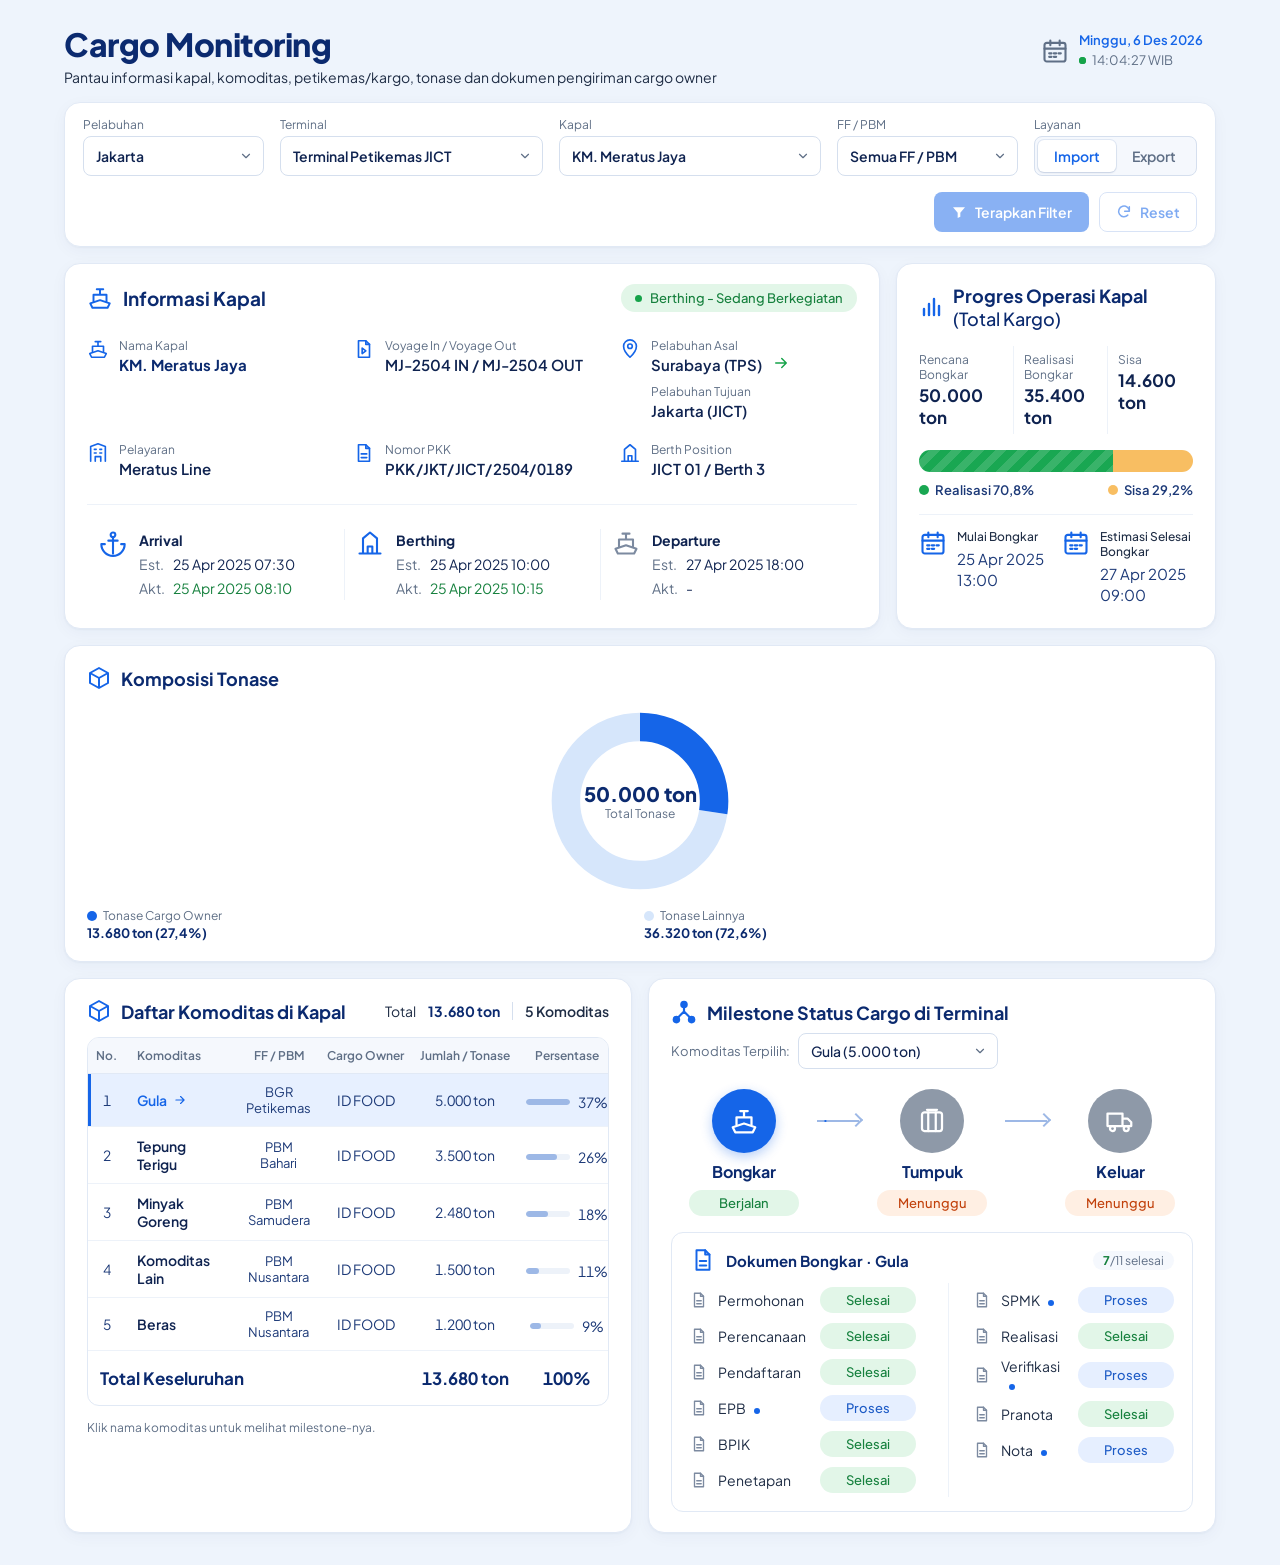
==== index.html @ a45cb60e "first commit" ====
<!DOCTYPE html>
<html lang="id">
<head>
  <meta charset="utf-8">
  <meta name="viewport" content="width=device-width, initial-scale=1">
  <title>Cargo Monitoring</title>

  <link rel="preconnect" href="https://fonts.googleapis.com">
  <link rel="preconnect" href="https://fonts.gstatic.com" crossorigin>
  <link rel="stylesheet" href="https://fonts.googleapis.com/css2?family=Plus+Jakarta+Sans:wght@400;500;600;700;800&display=swap">

  <!-- Fondasi -->
  <link rel="stylesheet" href="css/base.css">
  <!-- Komponen bersama -->
  <link rel="stylesheet" href="css/components/tooltip.css">
  <link rel="stylesheet" href="css/components/dropdown.css">
  <link rel="stylesheet" href="css/components/button.css">
  <!-- Per section -->
  <link rel="stylesheet" href="css/sections/header.css">
  <link rel="stylesheet" href="css/sections/filter.css">
  <link rel="stylesheet" href="css/sections/vessel-info.css">
  <link rel="stylesheet" href="css/sections/operation-progress.css">
  <link rel="stylesheet" href="css/sections/tonnage.css">
  <link rel="stylesheet" href="css/sections/commodity-table.css">
  <link rel="stylesheet" href="css/sections/milestone.css">
  <link rel="stylesheet" href="css/sections/documents.css">
  <link rel="stylesheet" href="css/sections/empty-state.css">

  <!-- Data & logika filter realtime -->
  <script src="js/data.js" defer></script>
  <script src="js/render.js" defer></script>
  <script src="js/filter.js" defer></script>
</head>
<body class="is-loading">

<!-- ============ Icon sprite ============ -->
<svg class="sprite" aria-hidden="true">
  <symbol id="i-calendar" viewBox="0 0 24 24" fill="none" stroke="currentColor" stroke-width="1.8" stroke-linecap="round" stroke-linejoin="round"><rect x="3" y="5" width="18" height="16" rx="2"/><path d="M3 10h18M8 3v4M16 3v4M7 14h2M11 14h2M15 14h2M7 17h2M11 17h2"/></symbol>
  <symbol id="i-anchor" viewBox="0 0 24 24" fill="none" stroke="currentColor" stroke-width="1.8" stroke-linecap="round" stroke-linejoin="round"><circle cx="12" cy="5" r="2"/><path d="M12 7v14M5 13H2a10 10 0 0 0 20 0h-3M8 10h8"/></symbol>
  <symbol id="i-building" viewBox="0 0 24 24" fill="none" stroke="currentColor" stroke-width="1.8" stroke-linecap="round" stroke-linejoin="round"><path d="M4 21V5l8-3 8 3v16M9 21v-5h6v5M8 8h2M14 8h2M8 12h2M14 12h2"/></symbol>
  <symbol id="i-ship" viewBox="0 0 24 24" fill="none" stroke="currentColor" stroke-width="1.8" stroke-linecap="round" stroke-linejoin="round"><path d="M3 17l2 4h14l2-4-9-3-9 3z"/><path d="M6 15V9h12v6M12 9V4M9 4h6"/></symbol>
  <symbol id="i-users" viewBox="0 0 24 24" fill="none" stroke="currentColor" stroke-width="1.8" stroke-linecap="round" stroke-linejoin="round"><circle cx="9" cy="8" r="3"/><path d="M3 20a6 6 0 0 1 12 0"/><circle cx="17" cy="9" r="2.5"/><path d="M16 14a5 5 0 0 1 5 5"/></symbol>
  <symbol id="i-file-play" viewBox="0 0 24 24" fill="none" stroke="currentColor" stroke-width="1.8" stroke-linecap="round" stroke-linejoin="round"><path d="M14 3H6v18h12V7z"/><path d="M14 3v4h4M10 11l4 3-4 3z"/></symbol>
  <symbol id="i-file" viewBox="0 0 24 24" fill="none" stroke="currentColor" stroke-width="1.8" stroke-linecap="round" stroke-linejoin="round"><path d="M14 3H6v18h12V7z"/><path d="M14 3v4h4M9 13h6M9 17h6"/></symbol>
  <symbol id="i-pin" viewBox="0 0 24 24" fill="none" stroke="currentColor" stroke-width="1.8" stroke-linecap="round" stroke-linejoin="round"><path d="M12 21s7-6.5 7-12a7 7 0 0 0-14 0c0 5.5 7 12 7 12z"/><circle cx="12" cy="9" r="2.5"/></symbol>
  <symbol id="i-berth" viewBox="0 0 24 24" fill="none" stroke="currentColor" stroke-width="1.8" stroke-linecap="round" stroke-linejoin="round"><path d="M3 21h18M6 21V8l6-5 6 5v13M10 21v-6h4v6"/></symbol>
  <symbol id="i-chart" viewBox="0 0 24 24" fill="none" stroke="currentColor" stroke-width="2.4" stroke-linecap="round"><path d="M5 20v-6M10 20V9M15 20V4M20 20v-9"/></symbol>
  <symbol id="i-box" viewBox="0 0 24 24" fill="none" stroke="currentColor" stroke-width="2" stroke-linejoin="round"><path d="M12 2l9 5v10l-9 5-9-5V7z"/><path d="M3 7l9 5 9-5M12 12v10"/></symbol>
  <symbol id="i-flow" viewBox="0 0 24 24" fill="none" stroke="currentColor" stroke-width="2" stroke-linecap="round"><circle cx="12" cy="5" r="2.5" fill="currentColor"/><circle cx="5" cy="19" r="2.5" fill="currentColor"/><circle cx="19" cy="19" r="2.5" fill="currentColor"/><path d="M12 7.5v4M12 11.5l-5.5 5.5M12 11.5l5.5 5.5"/></symbol>
  <symbol id="i-stack" viewBox="0 0 24 24" fill="none" stroke="currentColor" stroke-width="1.8" stroke-linecap="round" stroke-linejoin="round"><rect x="4" y="5" width="16" height="15" rx="2"/><path d="M9 5v15M15 5v15M8 3h8"/></symbol>
  <symbol id="i-truck" viewBox="0 0 24 24" fill="none" stroke="currentColor" stroke-width="1.8" stroke-linecap="round" stroke-linejoin="round"><path d="M2 6h12v10H2zM14 10h4l3 3v3h-7"/><circle cx="6" cy="18" r="2"/><circle cx="17" cy="18" r="2"/></symbol>
  <symbol id="i-filter" viewBox="0 0 24 24" fill="currentColor"><path d="M3 5h18l-7 8v6l-4 2v-8z"/></symbol>
  <symbol id="i-reset" viewBox="0 0 24 24" fill="none" stroke="currentColor" stroke-width="2.2" stroke-linecap="round" stroke-linejoin="round"><path d="M20 11a8 8 0 1 0-2.3 5.7M20 4v7h-7"/></symbol>
  <symbol id="i-chevron" viewBox="0 0 24 24" fill="none" stroke="currentColor" stroke-width="2" stroke-linecap="round" stroke-linejoin="round"><path d="M6 9l6 6 6-6"/></symbol>
  <symbol id="i-check" viewBox="0 0 24 24" fill="none" stroke="currentColor" stroke-width="2.6" stroke-linecap="round" stroke-linejoin="round"><path d="M5 12.5l4.5 4.5L19 7.5"/></symbol>
  <symbol id="i-arrow" viewBox="0 0 24 24" fill="none" stroke="currentColor" stroke-width="2" stroke-linecap="round" stroke-linejoin="round"><path d="M5 12h14M13 6l6 6-6 6"/></symbol>
  <symbol id="i-close" viewBox="0 0 24 24" fill="none" stroke="currentColor" stroke-width="2.2" stroke-linecap="round"><path d="M6 6l12 12M18 6L6 18"/></symbol>
  <symbol id="i-search" viewBox="0 0 24 24" fill="none" stroke="currentColor" stroke-width="1.8" stroke-linecap="round" stroke-linejoin="round"><circle cx="11" cy="11" r="7"/><path d="M20 20l-3.5-3.5M8 11h6"/></symbol>
</svg>


<div class="page">
<div class="container">

  <!-- ===================== HEADER ===================== -->
  <header class="app-header">
    <div class="app-header__intro">
      <h1 class="app-header__title">Cargo Monitoring</h1>
      <p class="app-header__subtitle">Pantau informasi kapal, komoditas, petikemas/kargo, tonase dan dokumen pengiriman cargo owner</p>
    </div>
    <div class="app-header__clock">
      <svg class="app-header__clock-icon"><use href="#i-calendar"/></svg>
      <div>
        <div class="app-header__date" id="clock-date">&nbsp;</div>
        <div class="app-header__time"><span class="live-dot" aria-hidden="true"></span><span id="clock-time">&nbsp;</span></div>
      </div>
    </div>
  </header>

  <!-- ===================== FILTER =====================
       Opsi dropdown diisi oleh js/filter.js dari js/data.js -->
  <form class="card filter" id="filter" aria-label="Filter">

    <div class="field" data-field="pel">
      <svg class="field__icon"><use href="#i-anchor"/></svg>
      <div class="field__body">
        <span class="field__label" id="l-pel">Pelabuhan</span>
        <div class="dd" id="dd-pel" role="radiogroup" aria-labelledby="l-pel">
          <span class="dd__trigger" aria-hidden="true"><span class="dd__value"></span><svg class="dd__caret"><use href="#i-chevron"/></svg></span>
          <ul class="dd__menu"></ul>
        </div>
      </div>
    </div>

    <div class="field field--wide" data-field="ter">
      <svg class="field__icon"><use href="#i-building"/></svg>
      <div class="field__body">
        <span class="field__label" id="l-ter">Terminal</span>
        <div class="dd" id="dd-ter" role="radiogroup" aria-labelledby="l-ter">
          <span class="dd__trigger" aria-hidden="true"><span class="dd__value"></span><svg class="dd__caret"><use href="#i-chevron"/></svg></span>
          <ul class="dd__menu"></ul>
        </div>
      </div>
    </div>

    <div class="field field--wide" data-field="kap">
      <svg class="field__icon"><use href="#i-ship"/></svg>
      <div class="field__body">
        <span class="field__label" id="l-kap">Kapal</span>
        <div class="dd" id="dd-kap" role="radiogroup" aria-labelledby="l-kap">
          <span class="dd__trigger" aria-hidden="true"><span class="dd__value"></span><svg class="dd__caret"><use href="#i-chevron"/></svg></span>
          <ul class="dd__menu"></ul>
        </div>
      </div>
    </div>

    <div class="field" data-field="ff">
      <svg class="field__icon"><use href="#i-users"/></svg>
      <div class="field__body">
        <span class="field__label" id="l-ff">FF / PBM</span>
        <div class="dd" id="dd-ff" role="radiogroup" aria-labelledby="l-ff">
          <span class="dd__trigger" aria-hidden="true"><span class="dd__value"></span><svg class="dd__caret"><use href="#i-chevron"/></svg></span>
          <ul class="dd__menu"></ul>
        </div>
      </div>
    </div>

    <div class="field" data-field="lay">
      <svg class="field__icon"><use href="#i-file-play"/></svg>
      <div class="field__body">
        <span class="field__label" id="l-lay">Layanan</span>
        <div class="seg" role="radiogroup" aria-labelledby="l-lay">
          <label class="seg__opt"><input type="radio" name="lay" value="import" checked><span>Import</span></label>
          <label class="seg__opt"><input type="radio" name="lay" value="export"><span>Export</span></label>
        </div>
      </div>
    </div>

    <div class="filter__actions">
      <button type="submit" class="btn btn--primary btn--apply" id="btn-apply" disabled>
        <svg class="btn__icon"><use href="#i-filter"/></svg>Terapkan Filter
      </button>
      <button type="button" class="btn btn--outline btn--reset" id="btn-reset">
        <svg class="btn__icon"><use href="#i-reset"/></svg>Reset
      </button>
    </div>
  </form>

  <!-- ===================== EMPTY STATE ===================== -->
  <section class="card empty" id="empty-state" hidden>
    <div class="empty__icon"><svg><use href="#i-search"/></svg></div>
    <h2 class="empty__title">Data tidak ditemukan</h2>
    <p class="empty__msg" id="empty-msg"></p>
    <div class="empty__actions">
      <button type="button" class="btn btn--primary" id="empty-suggest" hidden></button>
      <button type="button" class="btn btn--outline" id="empty-reset"><svg class="btn__icon"><use href="#i-reset"/></svg>Reset Filter</button>
    </div>
  </section>

  <div class="dashboard" id="dashboard">

    <!-- ===================== ROW 1 ===================== -->
    <div class="row">

      <!-- ---------- Informasi Kapal ---------- -->
      <section class="card vessel" aria-labelledby="h-vessel">
        <div class="card__head">
          <div class="card__title-wrap">
            <svg class="card__icon"><use href="#i-ship"/></svg>
            <h2 class="card__title" id="h-vessel">Informasi Kapal</h2>
          </div>
          <span class="status-pill" id="vessel-status"></span>
        </div>
        <dl class="vessel__grid" id="vessel-grid"></dl>
        <ol class="timeline" id="vessel-timeline"></ol>
      </section>

      <!-- ---------- Progres Operasi Kapal ---------- -->
      <section class="card progress" aria-labelledby="h-progress">
        <div class="card__title-wrap">
          <svg class="card__icon"><use href="#i-chart"/></svg>
          <h2 class="card__title" id="h-progress">Progres Operasi Kapal <span class="card__title-sub">(Total Kargo)</span></h2>
        </div>

        <div class="progress__stats">
          <div class="stat"><p class="lbl" id="pg-lbl-plan">Rencana</p><p class="stat__val" id="pg-plan">-</p></div>
          <div class="stat stat--done"><p class="lbl" id="pg-lbl-done">Realisasi</p><p class="stat__val" id="pg-done">-</p></div>
          <div class="stat stat--rest"><p class="lbl">Sisa</p><p class="stat__val" id="pg-rest">-</p></div>
        </div>

        <div>
          <div class="pbar" id="pg-bar" role="img">
            <span class="pbar__seg pbar__seg--done" style="--w: 0%"></span>
            <span class="pbar__seg pbar__seg--rest"></span>
          </div>
          <div class="pbar__legend">
            <span class="legend legend--done"><span class="legend__dot"></span><span id="pg-legend-done"></span></span>
            <span class="legend legend--rest"><span class="legend__dot"></span><span id="pg-legend-rest"></span></span>
          </div>
        </div>

        <div class="progress__dates">
          <div class="date-item">
            <svg class="date-item__icon"><use href="#i-calendar"/></svg>
            <div><p class="date-item__label" id="pg-lbl-start">Mulai</p><p class="date-item__val" id="pg-start">-</p></div>
          </div>
          <div class="date-item">
            <svg class="date-item__icon"><use href="#i-calendar"/></svg>
            <div><p class="date-item__label" id="pg-lbl-end">Estimasi Selesai</p><p class="date-item__val" id="pg-end">-</p></div>
          </div>
        </div>
      </section>

      <!-- ---------- Komposisi Tonase ---------- -->
      <section class="card tonnage" aria-labelledby="h-tonnage">
        <div class="card__title-wrap">
          <svg class="card__icon"><use href="#i-box"/></svg>
          <h2 class="card__title" id="h-tonnage">Komposisi Tonase</h2>
        </div>

        <div class="donut">
          <svg class="donut__svg" viewBox="0 0 200 200" role="img">
            <circle class="donut__seg donut__seg--other" cx="100" cy="100" r="78" stroke-dasharray="0 490.1"/>
            <circle class="donut__seg donut__seg--owner" cx="100" cy="100" r="78" stroke-dasharray="0 490.1"/>
          </svg>
          <div class="donut__center">
            <div class="donut__label donut__label--total"><strong id="tn-total">-</strong><span>Total Tonase</span></div>
            <div class="donut__label donut__label--owner"><strong id="tn-owner">-</strong><span id="tn-owner-sub"></span></div>
            <div class="donut__label donut__label--other"><strong id="tn-other">-</strong><span id="tn-other-sub"></span></div>
          </div>
        </div>

        <div class="tonnage__legend">
          <div class="tl tl--owner">
            <div class="tl__name"><span class="tl__dot"></span>Tonase Cargo Owner</div>
            <div class="tl__val" id="tn-leg-owner">-</div>
          </div>
          <div class="tl tl--other">
            <div class="tl__name"><span class="tl__dot"></span>Tonase Lainnya</div>
            <div class="tl__val" id="tn-leg-other">-</div>
          </div>
        </div>
      </section>
    </div>

    <!-- ===================== ROW 2 ===================== -->
    <div class="row">

      <!-- ---------- Daftar Komoditas ---------- -->
      <section class="card commodity" aria-labelledby="h-commodity">
        <div class="card__head">
          <div class="card__title-wrap">
            <svg class="card__icon"><use href="#i-box"/></svg>
            <h2 class="card__title" id="h-commodity">Daftar Komoditas di Kapal</h2>
          </div>
          <div class="commodity__summary">Total <b id="ct-total">-</b><span class="commodity__sep"></span><b class="commodity__count" id="ct-count">-</b></div>
        </div>

        <div class="ct-wrap">
          <table class="ct">
            <thead>
              <tr><th>No.</th><th class="ct__left">Komoditas</th><th>FF / PBM</th><th>Cargo Owner</th><th>Jumlah / Tonase</th><th>Persentase</th><th>Status</th></tr>
            </thead>
            <tbody id="ct-body"></tbody>
            <tfoot id="ct-foot"></tfoot>
          </table>
        </div>
        <p class="commodity__hint">Klik nama komoditas untuk melihat milestone-nya.</p>
      </section>

      <!-- ---------- Milestone Status Cargo ---------- -->
      <section class="card milestone" aria-labelledby="h-milestone">
        <div class="card__head">
          <div class="card__title-wrap">
            <svg class="card__icon"><use href="#i-flow"/></svg>
            <h2 class="card__title" id="h-milestone">Milestone Status Cargo di Terminal</h2>
          </div>
          <div class="milestone__picker" id="ms-picker">
            <span class="milestone__picker-label" id="l-kom">Komoditas Terpilih:</span>
            <div class="dd dd--compact dd--right" id="dd-kom" role="radiogroup" aria-labelledby="l-kom">
              <span class="dd__trigger" aria-hidden="true"><span class="dd__value"></span><svg class="dd__caret"><use href="#i-chevron"/></svg></span>
              <ul class="dd__menu"></ul>
            </div>
          </div>
        </div>

        <ol class="flow" id="ms-flow"></ol>

        <!-- ---------- Dokumen ---------- -->
        <div class="docs" id="ms-docs">
          <div class="docs__head">
            <svg class="card__icon card__icon--sm"><use href="#i-file"/></svg>
            <h3 class="docs__title" id="ms-docs-title">Dokumen</h3>
            <span class="docs__count" id="ms-docs-count"></span>
          </div>
          <div class="docs__cols">
            <ul class="docs__list" id="ms-docs-a"></ul>
            <ul class="docs__list docs__list--split" id="ms-docs-b"></ul>
          </div>
        </div>
      </section>
    </div>
  </div>

</div>
</div>

<noscript><p class="noscript">Aktifkan JavaScript untuk menampilkan data Cargo Monitoring.</p></noscript>

</body>
</html>
---- css/base.css ----
/* =========================================================
   BASE — design tokens, reset, layout, card, chip, utilitas
   ========================================================= */

:root {
  /* Surface */
  --c-bg: #EEF4FC;
  --c-surface: #FFFFFF;
  --c-surface-2: #F5F8FD;
  --c-hover: #F3F7FE;
  --c-border: #E1E9F5;
  --c-divider: #EDF2F9;
  --c-input-border: #D5DFEE;
  --c-input-border-hover: #A9C2EC;

  /* Brand */
  --c-accent: #1565E8;
  --c-accent-hover: #0B4FC0;
  --c-accent-soft: #E7F0FF;
  --c-accent-ring: rgba(21, 101, 232, .22);

  /* Text */
  --c-title: #0B2A6F;
  --c-text: #0F2350;
  --c-text-2: #1F2D45;
  --c-cell: #1D3A78;
  --c-muted: #5F6F86;
  --c-icon-muted: #7C8AA0;

  /* Status */
  --c-success: #19A752;
  --c-success-dot: #16A34A;
  --c-success-strong: #15803D;
  --c-success-soft: #E2F6E8;
  --c-warning: #F8BE62;
  --c-step-idle: #8E99A8;
  --c-connector: #9DB8E6;
  --c-donut-rest: #D6E6FB;

  /* Shape & depth */
  --radius-sm: 8px;
  --radius-md: 12px;
  --radius-lg: 16px;
  --radius-pill: 999px;
  --shadow-card: 0 1px 2px rgba(16, 42, 90, .04), 0 4px 16px rgba(16, 42, 90, .04);
  --shadow-card-hover: 0 2px 4px rgba(16, 42, 90, .05), 0 10px 28px rgba(16, 42, 90, .08);
  --shadow-pop: 0 4px 10px rgba(16, 42, 90, .08), 0 16px 40px rgba(16, 42, 90, .14);

  /* Motion */
  --ease: cubic-bezier(.2, .7, .3, 1);
  --t-fast: 140ms;
  --t-med: 220ms;

  --font: 'Plus Jakarta Sans', system-ui, -apple-system, 'Segoe UI', sans-serif;
}

/* ---------- Reset ---------- */
*,
*::before,
*::after {
  box-sizing: border-box;
}

html {
  -webkit-text-size-adjust: 100%;
}

body {
  margin: 0;
  font-family: var(--font);
  color: var(--c-text);
  background: var(--c-bg);
  -webkit-font-smoothing: antialiased;
}

h1,
h2,
h3,
p,
dl,
dd,
ol,
ul {
  margin: 0;
}

ol,
ul {
  padding: 0;
  list-style: none;
}

svg {
  display: block;
}

a {
  color: var(--c-accent);
}

a:hover {
  color: var(--c-accent-hover);
}

button {
  font: inherit;
}

.sprite {
  position: absolute;
  width: 0;
  height: 0;
  overflow: hidden;
}

[hidden] {
  display: none !important;
}

/* Konten disembunyikan sampai data pertama selesai dimuat */
body.is-loading .dashboard {
  visibility: hidden;
}

.noscript {
  padding: 24px;
  text-align: center;
  color: var(--c-muted);
}

/* Kilatan saat nilai berubah secara realtime (class dari js/render.js) */
.is-flash {
  animation: value-flash 900ms var(--ease);
  border-radius: 4px;
}

@keyframes value-flash {
  0% {
    background-color: rgba(21, 101, 232, .16);
    color: var(--c-accent);
  }

  100% {
    background-color: transparent;
  }
}

/* Input yang disembunyikan secara visual tapi tetap bisa difokus keyboard */
.dd input,
.seg input {
  position: absolute;
  opacity: 0;
  width: 1px;
  height: 1px;
  margin: 0;
  pointer-events: none;
}

/* ---------- Layout ---------- */
.page {
  min-height: 100vh;
  padding: 24px 0 32px;      /* jarak samping diatur oleh lebar .container */
}

.container {
  width: 90%;                /* 90% lebar layar browser */
  margin: 0 auto;
  display: flex;
  flex-direction: column;
  gap: 16px;
}

.row {
  display: flex;
  flex-wrap: wrap;
  gap: 16px;
}

.dashboard {
  display: flex;
  flex-direction: column;
  gap: 16px;
}

/* ---------- Card ---------- */
.card {
  background: var(--c-surface);
  border: 1px solid var(--c-border);
  border-radius: var(--radius-lg);
  box-shadow: var(--shadow-card);
  min-width: 0;
  transition: box-shadow var(--t-med) var(--ease), border-color var(--t-med) var(--ease);
}

.card:hover {
  box-shadow: var(--shadow-card-hover);
  border-color: #D3DFF1;
}

.card__head {
  display: flex;
  flex-wrap: wrap;
  justify-content: space-between;
  align-items: center;
  gap: 8px 12px;
}

.card__title-wrap {
  display: flex;
  gap: 10px;
  align-items: center;
}

.card__icon {
  width: 24px;
  height: 24px;
  flex: none;
  color: var(--c-accent);
}

.card__icon--sm {
  width: 22px;
  height: 22px;
}

.card__title {
  font-size: 18px;
  font-weight: 700;
  color: var(--c-title);
}

.card__title-sub {
  font-weight: 500;
}

/* ---------- Teks label / nilai ---------- */
.lbl {
  font-size: 12px;
  color: var(--c-muted);
}

.val {
  font-size: 15px;
  font-weight: 600;
  color: var(--c-text);
  margin-top: 2px;
}

.val--strong {
  color: var(--c-title);
  font-weight: 700;
}

.val--mono {
  font-variant-numeric: tabular-nums;
  letter-spacing: .2px;
}

/* ---------- Chip status ---------- */
.chip {
  display: inline-block;
  min-width: 96px;
  text-align: center;
  padding: 5px 12px;
  border-radius: var(--radius-pill);
  font-size: 13px;
  font-weight: 500;
  white-space: nowrap;
  transition: transform var(--t-fast) var(--ease), box-shadow var(--t-fast) var(--ease);
}

.chip--xs {
  min-width: 0;
  padding: 2px 8px;
  font-size: 11px;
}

.st-bongkar {
  background: #FFF0E5;
  color: #C2410C;
}

.st-keluar {
  background: #F2ECFF;
  color: #6D28D9;
}

.st-tumpuk {
  background: #E7F0FF;
  color: #1D5BC6;
}

.st-selesai {
  background: #E2F6E8;
  color: #15803D;
}

.st-proses {
  background: #E6EFFF;
  color: #1D5BC6;
}

.st-menunggu {
  background: #FFEFE3;
  color: #C2410C;
}

.st-berjalan {
  background: #E2F6E8;
  color: #15803D;
}

.st-berjalan-g {
  background: #EEF1F5;
  color: #4B5565;
}

/* ---------- Responsif umum ---------- */
@media (max-width: 640px) {
  .page {
    padding: 16px 0 24px;
  }

  /* Di ponsel 90% terlalu sempit: sisakan gutter 16px */
  .container {
    width: calc(100% - 32px);
  }
}

/* ---------- Kurangi animasi bila diminta OS ---------- */
@media (prefers-reduced-motion: reduce) {

  *,
  *::before,
  *::after {
    animation-duration: .01ms !important;
    animation-iteration-count: 1 !important;
    transition-duration: .01ms !important;
  }
}
/* Dashboard berkedip lembut saat filter diterapkan (class dari js/filter.js) */
.dashboard.is-applied {
  animation: dashboard-applied 420ms var(--ease);
}

@keyframes dashboard-applied {
  from {
    opacity: .35;
    transform: translateY(4px);
  }
}
---- css/components/tooltip.css ----
/* =========================================================
   TOOLTIP — pakai atribut data-tip="..." pada elemen HTML
   (tidak untuk elemen <svg> atau di dalam container overflow)
   ========================================================= */

[data-tip] {
  position: relative;
}

[data-tip]::after {
  content: attr(data-tip);
  position: absolute;
  left: 50%;
  bottom: calc(100% + 10px);
  z-index: 30;
  padding: 6px 10px;
  border-radius: 6px;
  background: var(--c-text);
  color: #FFFFFF;
  font: 500 12px/1.3 var(--font);
  white-space: nowrap;
  box-shadow: 0 6px 16px rgba(15, 35, 80, .2);
  pointer-events: none;
  opacity: 0;
  transform: translate(-50%, 4px);
  transition: opacity var(--t-fast) var(--ease), transform var(--t-fast) var(--ease);
}

/* Panah kecil */
[data-tip]::before {
  content: "";
  position: absolute;
  left: 50%;
  bottom: calc(100% + 4px);
  z-index: 30;
  border: 6px solid transparent;
  border-bottom: 0;
  border-top-color: var(--c-text);
  pointer-events: none;
  opacity: 0;
  transform: translate(-50%, 4px);
  transition: opacity var(--t-fast) var(--ease), transform var(--t-fast) var(--ease);
}

[data-tip]:hover::after,
[data-tip]:hover::before,
[data-tip]:focus-visible::after,
[data-tip]:focus-visible::before {
  opacity: 1;
  transform: translate(-50%, 0);
}
---- css/components/dropdown.css ----
/* =========================================================
   DROPDOWN (CSS only) + SEGMENTED CONTROL

   Struktur dropdown:
   .dd[role=radiogroup]
     .dd__trigger > .dd__value > span*N   (teks tiap opsi, urutan sama)
     ul.dd__menu > li > label.dd__opt > input[type=radio] + span

   - Terbuka saat hover, atau saat fokus keyboard (Tab lalu panah ↑↓).
   - Nilai yang tampil di trigger dipilih lewat :has() + nth-child.
   - Opsi diisi & disinkronkan oleh js/render.js (CM.renderDropdown).
   ========================================================= */

.dd {
  position: relative;
  width: 100%;
}

/* ---------- Trigger ---------- */
.dd__trigger {
  display: flex;
  align-items: center;
  gap: 8px;
  width: 100%;
  min-height: 40px;
  padding: 8px 10px 8px 12px;
  border: 1px solid var(--c-input-border);
  border-radius: var(--radius-sm);
  background: var(--c-surface);
  color: var(--c-text);
  font: 600 14px var(--font);
  cursor: pointer;
  user-select: none;
  transition: border-color var(--t-fast) var(--ease), box-shadow var(--t-fast) var(--ease), background-color var(--t-fast) var(--ease);
}

.dd__value {
  flex: 1;
  min-width: 0;
}

.dd__value>span {
  display: none;
  overflow: hidden;
  white-space: nowrap;
  text-overflow: ellipsis;
}

.dd__caret {
  width: 14px;
  height: 14px;
  flex: none;
  color: var(--c-muted);
  transition: transform var(--t-med) var(--ease), color var(--t-fast);
}

/* Teks trigger = opsi yang sedang dicentang (mendukung hingga 8 opsi) */
.dd:has(.dd__menu > li:nth-child(1) input:checked) .dd__value> :nth-child(1),
.dd:has(.dd__menu > li:nth-child(2) input:checked) .dd__value> :nth-child(2),
.dd:has(.dd__menu > li:nth-child(3) input:checked) .dd__value> :nth-child(3),
.dd:has(.dd__menu > li:nth-child(4) input:checked) .dd__value> :nth-child(4),
.dd:has(.dd__menu > li:nth-child(5) input:checked) .dd__value> :nth-child(5),
.dd:has(.dd__menu > li:nth-child(6) input:checked) .dd__value> :nth-child(6),
.dd:has(.dd__menu > li:nth-child(7) input:checked) .dd__value> :nth-child(7),
.dd:has(.dd__menu > li:nth-child(8) input:checked) .dd__value> :nth-child(8) {
  display: block;
}

/* ---------- Menu ---------- */
.dd__menu {
  position: absolute;
  top: calc(100% + 6px);
  left: 0;
  z-index: 50;
  min-width: 100%;
  max-height: 280px;
  overflow-y: auto;
  padding: 6px;
  border: 1px solid var(--c-border);
  border-radius: var(--radius-md);
  background: var(--c-surface);
  box-shadow: var(--shadow-pop);
  opacity: 0;
  visibility: hidden;
  transform: translateY(-6px) scale(.98);
  transform-origin: top left;
  transition: opacity var(--t-fast) var(--ease), transform var(--t-med) var(--ease), visibility 0s linear var(--t-med);
}

/* Jembatan tak terlihat agar hover tidak putus di celah trigger → menu */
.dd::after {
  content: "";
  position: absolute;
  left: 0;
  right: 0;
  top: 100%;
  height: 8px;
}

/* Judul grup opsi: <ul class="dd__menu" data-group="..."> */
.dd__menu[data-group]::before {
  content: attr(data-group);
  display: block;
  padding: 6px 10px 4px;
  font-size: 11px;
  font-weight: 700;
  letter-spacing: .6px;
  text-transform: uppercase;
  color: var(--c-icon-muted);
}

.dd--right .dd__menu {
  left: auto;
  right: 0;
  transform-origin: top right;
}

/* ---------- Opsi ---------- */
.dd__opt {
  display: flex;
  align-items: center;
  justify-content: space-between;
  gap: 12px;
  padding: 9px 10px;
  border-radius: var(--radius-sm);
  font-size: 14px;
  font-weight: 500;
  color: var(--c-text-2);
  white-space: nowrap;
  cursor: pointer;
  transition: background-color var(--t-fast) var(--ease), color var(--t-fast) var(--ease), padding var(--t-fast) var(--ease);
}

.dd__opt:hover {
  background: var(--c-hover);
  color: var(--c-accent);
  padding-left: 14px;
}

.dd__meta {
  margin-left: 6px;
  font-size: 12px;
  font-weight: 500;
  color: var(--c-muted);
}

.dd__check {
  width: 16px;
  height: 16px;
  flex: none;
  color: var(--c-accent);
  opacity: 0;
  transform: scale(.6);
  transition: opacity var(--t-fast), transform var(--t-fast) var(--ease);
}

.dd__opt:has(input:checked) {
  background: var(--c-accent-soft);
  color: var(--c-accent);
  font-weight: 600;
}

.dd__opt:has(input:checked) .dd__check {
  opacity: 1;
  transform: none;
}

.dd__opt:has(input:focus-visible) {
  outline: 2px solid var(--c-accent);
  outline-offset: -2px;
}

/* ---------- State: hover & terbuka ---------- */
.dd:hover .dd__trigger {
  border-color: var(--c-input-border-hover);
  background: #FBFDFF;
}

.dd:hover .dd__caret {
  color: var(--c-accent);
}

.dd:hover .dd__menu,
.dd:has(input:focus-visible) .dd__menu {
  opacity: 1;
  visibility: visible;
  transform: none;
  transition: opacity var(--t-fast) var(--ease), transform var(--t-med) var(--ease), visibility 0s;
}

.dd:hover .dd__trigger,
.dd:has(input:focus-visible) .dd__trigger {
  border-color: var(--c-accent);
  box-shadow: 0 0 0 3px var(--c-accent-ring);
}

.dd:hover .dd__caret,
.dd:has(input:focus-visible) .dd__caret {
  transform: rotate(180deg);
}

/* ---------- Ditutup setelah klik opsi (class dari JS, hilang saat kursor keluar) ---------- */
.dd.is-closed:not(:has(input:focus-visible)) .dd__menu {
  opacity: 0;
  visibility: hidden;
  transform: translateY(-6px) scale(.98);
}

.dd.is-closed:not(:has(input:focus-visible)) .dd__caret {
  transform: none;
}

/* ---------- Tidak ada opsi ---------- */
.dd__value>.dd__placeholder {
  display: block;
  color: var(--c-icon-muted);
  font-weight: 500;
}

.dd.is-empty .dd__trigger {
  cursor: not-allowed;
  background: var(--c-surface-2);
}

.dd.is-empty .dd__menu {
  display: none;
}

.dd.is-empty:hover .dd__trigger {
  border-color: var(--c-input-border);
  box-shadow: none;
}

.dd.is-empty:hover .dd__caret {
  transform: none;
  color: var(--c-muted);
}

/* ---------- Varian compact ---------- */
.dd--compact .dd__trigger {
  min-height: 36px;
  padding-block: 6px;
  font-weight: 500;
}


/* =========================================================
   SEGMENTED CONTROL (radio dua/tiga pilihan)
   ========================================================= */
.seg {
  position: relative;
  display: grid;
  grid-auto-flow: column;
  grid-auto-columns: 1fr;
  min-height: 40px;
  padding: 3px;
  border: 1px solid var(--c-input-border);
  border-radius: var(--radius-sm);
  background: var(--c-surface-2);
  isolation: isolate;
}

/* "Thumb" yang bergeser */
.seg::before {
  content: "";
  position: absolute;
  z-index: -1;
  top: 3px;
  bottom: 3px;
  left: 3px;
  width: calc(50% - 3px);
  border-radius: 6px;
  background: var(--c-surface);
  box-shadow: 0 1px 2px rgba(16, 42, 90, .12), 0 0 0 1px var(--c-border);
  transition: transform var(--t-med) var(--ease);
}

.seg:has(.seg__opt:nth-child(2) input:checked)::before {
  transform: translateX(100%);
}

.seg__opt {
  display: flex;
  align-items: center;
  justify-content: center;
  padding: 0 12px;
  border-radius: 6px;
  font-size: 14px;
  font-weight: 600;
  color: var(--c-muted);
  cursor: pointer;
  transition: color var(--t-fast) var(--ease);
}

.seg__opt:hover {
  color: var(--c-text);
}

.seg__opt:has(input:checked) {
  color: var(--c-accent);
}

.seg__opt:has(input:focus-visible) {
  outline: 2px solid var(--c-accent);
  outline-offset: 1px;
}

.seg:hover {
  border-color: var(--c-input-border-hover);
}
---- css/components/button.css ----
/* =========================================================
   BUTTON
   ========================================================= */

.btn {
  display: inline-flex;
  align-items: center;
  justify-content: center;
  gap: 8px;
  min-height: 44px;
  padding: 0 18px;
  border: 1px solid transparent;
  border-radius: var(--radius-sm);
  font: 600 14px var(--font);
  text-decoration: none;
  white-space: nowrap;
  cursor: pointer;
  transition:
    background-color var(--t-fast) var(--ease),
    border-color var(--t-fast) var(--ease),
    color var(--t-fast) var(--ease),
    box-shadow var(--t-fast) var(--ease),
    transform var(--t-fast) var(--ease),
    opacity var(--t-fast) var(--ease);
}

.btn:active {
  transform: translateY(1px) scale(.98);
}

.btn:focus-visible {
  outline: none;
  box-shadow: 0 0 0 3px var(--c-accent-ring);
}

.btn__icon {
  width: 16px;
  height: 16px;
  flex: none;
  transition: transform var(--t-med) var(--ease);
}

/* Primary */
.btn--primary {
  background: var(--c-accent);
  color: #FFFFFF;
}

.btn--primary:hover {
  background: var(--c-accent-hover);
  color: #FFFFFF;
  box-shadow: 0 6px 16px rgba(21, 101, 232, .28);
}

/* Outline */
.btn--outline {
  background: var(--c-surface);
  border-color: #B9CDEF;
  color: var(--c-accent);
}

.btn--outline:hover {
  background: var(--c-accent-soft);
  border-color: var(--c-accent);
  color: var(--c-accent-hover);
}

.btn--reset:hover .btn__icon,
.btn--outline:hover .btn__icon {
  transform: rotate(-200deg);
}
---- css/sections/header.css ----
/* =========================================================
   SECTION: HEADER
   ========================================================= */

.app-header {
  display: flex;
  flex-wrap: wrap;
  justify-content: space-between;
  align-items: flex-start;
  gap: 12px;
}

.app-header__title {
  font-size: 32px;
  font-weight: 800;
  color: var(--c-title);
  letter-spacing: -.5px;
}

.app-header__subtitle {
  margin-top: 4px;
  font-size: 14px;
  color: var(--c-text-2);
}

/* Jam & tanggal */
.app-header__clock {
  display: flex;
  gap: 10px;
  align-items: center;
  padding: 6px 12px 6px 8px;
  border: 1px solid transparent;
  border-radius: var(--radius-md);
  font-size: 13px;
  line-height: 1.5;
  transition: background-color var(--t-med) var(--ease), border-color var(--t-med) var(--ease);
}

.app-header__clock:hover {
  background: var(--c-surface);
  border-color: var(--c-border);
}

.app-header__clock-icon {
  width: 28px;
  height: 28px;
  flex: none;
  color: var(--c-muted);
  transition: color var(--t-fast);
}

.app-header__clock:hover .app-header__clock-icon {
  color: var(--c-accent);
}

.app-header__date {
  color: var(--c-accent);
  font-weight: 600;
}

.app-header__time {
  display: flex;
  align-items: center;
  gap: 6px;
  color: var(--c-muted);
}

/* Indikator "live" */
.live-dot {
  position: relative;
  width: 7px;
  height: 7px;
  border-radius: 50%;
  background: var(--c-success-dot);
}

.live-dot::after {
  content: "";
  position: absolute;
  inset: 0;
  border-radius: 50%;
  background: var(--c-success-dot);
  animation: live-ping 1.8s var(--ease) infinite;
}

@keyframes live-ping {
  0% {
    transform: scale(1);
    opacity: .6;
  }

  80%,
  100% {
    transform: scale(2.6);
    opacity: 0;
  }
}

@media (max-width: 640px) {
  .app-header__title {
    font-size: 26px;
  }
}
---- css/sections/filter.css ----
/* =========================================================
   SECTION: FILTER
   - Satu baris di desktop; turun baris otomatis di layar sempit
   - .field.is-changed   → nilai berbeda dari default
   - .field.is-pending   → pilihan belum diterapkan ke dashboard
   - .filter.has-changes → Reset aktif
   - .filter.has-pending → tombol Terapkan aktif + badge
   ========================================================= */

.filter {
  position: relative;
  z-index: 10;              /* menu dropdown tampil di atas card lain */
  display: flex;
  flex-wrap: wrap;
  align-items: flex-end;
  gap: 16px;
  padding: 14px 18px;
}

/* ---------- Field ---------- */
/* Lebar proporsional; --min = lebar minimum kontrol sebelum baris turun */
.field {
  display: flex;
  align-items: flex-end;
  gap: 10px;
  flex: 1 1 0;
  min-width: auto;          /* jangan menyusut di bawah --min (cegah tumpang tindih) */
}

.field--wide {
  flex-grow: 1.45;
}

.field[data-field="pel"] { --min: 110px; }
.field[data-field="ter"] { --min: 165px; }
.field[data-field="kap"] { --min: 175px; }
.field[data-field="ff"]  { --min: 135px; }
.field[data-field="lay"] { --min: 150px; flex-grow: .9; }

.field__icon {
  width: 26px;
  height: 26px;
  flex: none;
  margin-bottom: 7px;
  color: var(--c-accent);
  transition: transform var(--t-med) var(--ease), color var(--t-fast);
}

.field__body {
  position: relative;
  flex: 1;
  min-width: var(--min, 120px);
}

.field__label {
  display: flex;
  align-items: center;
  gap: 6px;
  margin-bottom: 4px;
  font-size: 12px;
  color: var(--c-muted);
  white-space: nowrap;
  transition: color var(--t-fast);
}

/* Hover/fokus field */
.field:hover .field__icon,
.field:has(:focus-visible) .field__icon {
  transform: translateY(-2px) scale(1.08);
  color: var(--c-accent-hover);
}

.field:hover .field__label,
.field:has(:focus-visible) .field__label {
  color: var(--c-accent);
}

/* ---------- Field yang berbeda dari default ---------- */
.field.is-changed .field__label {
  color: var(--c-accent);
  font-weight: 600;
}

.field.is-changed .dd__trigger,
.field.is-changed .seg {
  border-color: var(--c-accent);
  background-color: #F7FAFF;
}

/* ---------- Field yang belum diterapkan ---------- */
.field.is-pending .field__label {
  color: #C2410C;
  font-weight: 600;
}

/* Titik oranye di label (ringkas, tidak menambah lebar) */
.field.is-pending .field__label::after {
  content: "";
  width: 7px;
  height: 7px;
  border-radius: 50%;
  background: #F97316;
}

.field.is-pending .dd__trigger,
.field.is-pending .seg {
  border-color: #F59E0B;
  background-color: #FFFBF5;
}

/* ---------- Aksi ---------- */
.filter__actions {
  display: flex;
  gap: 10px;
  flex: none;
  margin-left: auto;
}

/* Tombol setinggi input agar sejajar dalam satu baris */
.filter__actions .btn {
  min-height: 40px;
  padding: 0 16px;
}

/* Tombol Terapkan */
.btn--apply {
  position: relative;
}

.btn--apply:disabled {
  opacity: .5;
  cursor: not-allowed;
  box-shadow: none;
  transform: none;
}

.btn--apply:disabled:hover {
  background: var(--c-accent);
}

.filter.has-pending .btn--apply::after {
  content: "";
  position: absolute;
  top: -4px;
  right: -4px;
  width: 12px;
  height: 12px;
  border: 2px solid var(--c-surface);
  border-radius: 50%;
  background: #F97316;
  animation: apply-pulse 1.6s var(--ease) infinite;
}

@keyframes apply-pulse {
  0% {
    box-shadow: 0 0 0 0 rgba(249, 115, 22, .5);
  }

  100% {
    box-shadow: 0 0 0 8px rgba(249, 115, 22, 0);
  }
}

/* Reset redup bila belum ada perubahan */
.filter:not(.has-changes) .btn--reset {
  opacity: .55;
}

.filter:not(.has-changes) .btn--reset:hover {
  opacity: 1;
}

/* Layar menengah: sembunyikan ikon field agar tetap satu baris */
@media (max-width: 1400px) {
  .field__icon {
    display: none;
  }
}

@media (max-width: 640px) {
  .filter {
    padding: 14px;
  }

  .field,
  .field--wide,
  .field[data-field="lay"] {
    flex: 1 1 100%;
  }

  .field__body {
    min-width: 0;
  }

  .filter__actions {
    width: 100%;
    margin-left: 0;
  }

  .filter__actions .btn {
    flex: 1;
  }
}
---- css/sections/vessel-info.css ----
/* =========================================================
   SECTION: INFORMASI KAPAL
   ========================================================= */

.vessel {
  flex: 999 1 560px;
  display: flex;
  flex-direction: column;
  gap: 18px;
  padding: 20px 22px;
}

.vessel .card__icon {
  width: 26px;
  height: 26px;
}

.vessel .card__title {
  font-size: 19px;
}

/* ---------- Status pill ---------- */
.status-pill {
  display: inline-flex;
  align-items: center;
  gap: 8px;
  padding: 6px 14px;
  border-radius: var(--radius-pill);
  background: var(--c-success-soft);
  color: var(--c-success-strong);
  font-size: 13px;
  font-weight: 500;
  cursor: default;
  transition: box-shadow var(--t-med) var(--ease);
}

.status-pill:hover {
  box-shadow: 0 0 0 4px rgba(22, 163, 74, .12);
}

.status-pill__dot {
  width: 7px;
  height: 7px;
  border-radius: 50%;
  background: var(--c-success-dot);
  animation: pill-pulse 1.8s var(--ease) infinite;
}

@keyframes pill-pulse {
  0% {
    box-shadow: 0 0 0 0 rgba(22, 163, 74, .55);
  }

  100% {
    box-shadow: 0 0 0 7px rgba(22, 163, 74, 0);
  }
}

/* Varian status kapal */
.status-pill--anchorage {
  background: #FFF4E5;
  color: #B45309;
}

.status-pill--anchorage .status-pill__dot {
  background: #F59E0B;
  animation-name: pill-pulse-warn;
}

.status-pill--departed {
  background: #EEF1F5;
  color: #4B5565;
}

.status-pill--departed .status-pill__dot {
  background: #8E99A8;
  animation: none;
}

@keyframes pill-pulse-warn {
  0% {
    box-shadow: 0 0 0 0 rgba(245, 158, 11, .55);
  }

  100% {
    box-shadow: 0 0 0 7px rgba(245, 158, 11, 0);
  }
}

/* ---------- Grid info ---------- */
.vessel__grid {
  display: grid;
  grid-template-columns: repeat(auto-fit, minmax(max(200px, 30%), 1fr));  /* maks. 3 kolom */
  gap: 6px 8px;
  margin: 0 -10px;
}

.info {
  display: flex;
  gap: 10px;
  padding: 8px 10px;
  border-radius: var(--radius-md);
  transition: background-color var(--t-fast) var(--ease);
}

.info__icon {
  width: 22px;
  height: 22px;
  flex: none;
  color: var(--c-accent);
  transition: transform var(--t-med) var(--ease);
}

.info:hover {
  background: var(--c-hover);
}

.info:hover .info__icon {
  transform: scale(1.12);
}

.info:hover .lbl {
  color: var(--c-accent);
}

.info__route {
  display: flex;
  flex-wrap: wrap;
  align-items: flex-end;
  gap: 10px;
}

.info__route-arrow {
  width: 18px;
  height: 18px;
  margin-bottom: 2px;
  color: var(--c-success-dot);
  transition: transform var(--t-med) var(--ease);
}

.info:hover .info__route-arrow {
  transform: translateX(4px);
}

/* ---------- Timeline Arrival / Berthing / Departure ---------- */
.timeline {
  display: grid;
  grid-template-columns: repeat(auto-fit, minmax(200px, 1fr));
  padding-top: 16px;
  border-top: 1px solid var(--c-divider);
}

.timeline__item {
  position: relative;
  display: flex;
  gap: 12px;
  padding: 8px 12px;
  border-radius: var(--radius-md);
  transition: background-color var(--t-fast) var(--ease);
}

.timeline__item+.timeline__item::before {
  content: "";
  position: absolute;
  left: 0;
  top: 8px;
  bottom: 8px;
  width: 1px;
  background: var(--c-divider);
}

.timeline__item:hover {
  background: var(--c-hover);
}

.timeline__item:hover::before {
  opacity: 0;
}

.timeline__icon {
  width: 28px;
  height: 28px;
  flex: none;
  color: var(--c-accent);
  transition: transform var(--t-med) var(--ease);
}

.timeline__item:hover .timeline__icon {
  transform: translateY(-2px);
}

.timeline__item.is-pending .timeline__icon {
  color: var(--c-icon-muted);
}

.timeline__text {
  font-size: 14px;
  line-height: 1.7;
}

.timeline__name {
  font-weight: 700;
  color: var(--c-text);
}

.timeline__k {
  display: inline-block;
  width: 34px;
  color: var(--c-muted);
}

.timeline__actual {
  color: var(--c-success-strong);
}

@media (max-width: 640px) {
  .vessel {
    padding: 16px;
  }

  .timeline__item+.timeline__item::before {
    display: none;
  }
}
---- css/sections/operation-progress.css ----
/* =========================================================
   SECTION: PROGRES OPERASI KAPAL
   ========================================================= */

.progress {
  flex: 1 1 320px;
  display: flex;
  flex-direction: column;
  gap: 16px;
  padding: 20px 22px;
}

/* ---------- Statistik ---------- */
.progress__stats {
  display: grid;
  grid-template-columns: repeat(3, minmax(0, 1fr));
  gap: 8px;
}

.stat {
  padding: 6px 0 6px 10px;
  border-left: 1px solid var(--c-divider);
  border-radius: 0 var(--radius-sm) var(--radius-sm) 0;
  transition: background-color var(--t-fast), border-color var(--t-fast);
}

.stat:first-child {
  padding-left: 0;
  border-left: 0;
}

.stat__val {
  margin-top: 2px;
  font-size: 17px;
  line-height: 1.3;
  font-weight: 700;
  color: var(--c-text);
}

/* Hover stat menyorot segmen bar yang sesuai */
.stat--done:hover {
  border-left-color: var(--c-success);
}

.stat--rest:hover {
  border-left-color: var(--c-warning);
}

.progress:has(.stat--done:hover) .pbar__seg--rest,
.progress:has(.legend--done:hover) .pbar__seg--rest {
  opacity: .35;
}

.progress:has(.stat--rest:hover) .pbar__seg--done,
.progress:has(.legend--rest:hover) .pbar__seg--done {
  opacity: .35;
}

/* ---------- Progress bar ---------- */
.pbar {
  display: flex;
  height: 22px;
}

.pbar__seg {
  height: 100%;
  cursor: default;
  transition: opacity var(--t-med) var(--ease), filter var(--t-fast), box-shadow var(--t-fast), width 700ms var(--ease);
}

.pbar__seg--done {
  width: var(--w);
  border-radius: var(--radius-pill) 0 0 var(--radius-pill);
  background:
    repeating-linear-gradient(-45deg, rgba(255, 255, 255, .14) 0 8px, transparent 8px 16px),
    var(--c-success);
  background-size: 22px 22px, auto;
  animation: pbar-grow 900ms var(--ease) backwards, pbar-stripes 1.2s linear infinite;
}

.pbar__seg--rest {
  flex: 1;
  border-radius: 0 var(--radius-pill) var(--radius-pill) 0;
  background: var(--c-warning);
}

.pbar__seg:hover {
  filter: brightness(1.06) saturate(1.15);
  box-shadow: 0 0 0 3px rgba(16, 42, 90, .1);
}

/* Selesai 100%: bar penuh, tanpa garis bergerak */
.pbar.is-complete .pbar__seg--done {
  border-radius: var(--radius-pill);
  animation: none;
  background: var(--c-success);
}

.pbar.is-complete .pbar__seg--rest {
  display: none;
}

@keyframes pbar-grow {
  from {
    width: 0;
  }
}

@keyframes pbar-stripes {
  to {
    background-position: 22px 0, 0 0;
  }
}

/* ---------- Legend ---------- */
.pbar__legend {
  display: flex;
  justify-content: space-between;
  margin-top: 10px;
  font-size: 13px;
  font-weight: 600;
  color: var(--c-cell);
}

.legend {
  display: inline-flex;
  align-items: center;
  gap: 6px;
  cursor: default;
}

.legend__dot {
  width: 10px;
  height: 10px;
  border-radius: 50%;
  transition: transform var(--t-fast) var(--ease);
}

.legend--done .legend__dot {
  background: var(--c-success);
}

.legend--rest .legend__dot {
  background: var(--c-warning);
}

.legend:hover .legend__dot {
  transform: scale(1.35);
}

/* ---------- Tanggal ---------- */
.progress__dates {
  display: grid;
  grid-template-columns: repeat(2, minmax(0, 1fr));
  gap: 12px;
  padding-top: 14px;
  border-top: 1px solid var(--c-divider);
}

.date-item {
  display: flex;
  gap: 10px;
  margin: -6px;
  padding: 6px;
  border-radius: var(--radius-sm);
  transition: background-color var(--t-fast);
}

.date-item:hover {
  background: var(--c-hover);
}

.date-item__icon {
  width: 28px;
  height: 28px;
  flex: none;
  color: var(--c-accent);
}

.date-item__label {
  font-size: 12px;
  font-weight: 500;
  color: var(--c-text-2);
}

.date-item__val {
  margin-top: 4px;
  font-size: 15px;
  line-height: 1.4;
  color: var(--c-cell);
}

@media (max-width: 640px) {
  .progress {
    padding: 16px;
  }
}
---- css/sections/tonnage.css ----
/* =========================================================
   SECTION: KOMPOSISI TONASE (donut)
   Hover segmen donut ATAU legend → segmen menebal,
   segmen lain meredup, teks tengah berganti.
   ========================================================= */

.tonnage {
  flex: 1 1 260px;
  display: flex;
  flex-direction: column;
  gap: 12px;
  padding: 20px 22px;
}

/* ---------- Donut ---------- */
.donut {
  position: relative;
  width: 190px;
  height: 190px;
  margin: 4px auto 0;
}

.donut__svg {
  width: 100%;
  height: 100%;
  transform: rotate(-90deg);
  overflow: visible;
}

.donut__seg {
  fill: none;
  stroke-width: 30;
  cursor: pointer;
  transition: stroke-width var(--t-med) var(--ease), opacity var(--t-med) var(--ease),
    stroke-dasharray 700ms var(--ease), stroke-dashoffset 700ms var(--ease);
}

.donut__seg--owner {
  stroke: var(--c-accent);
}

.donut__seg--other {
  stroke: var(--c-donut-rest);
}

/* Teks tengah */
.donut__center {
  position: absolute;
  inset: 0;
  display: grid;
  place-items: center;
  pointer-events: none;
}

.donut__label {
  grid-area: 1 / 1;
  display: flex;
  flex-direction: column;
  align-items: center;
  text-align: center;
  opacity: 0;
  transform: scale(.92);
  transition: opacity var(--t-fast) var(--ease), transform var(--t-med) var(--ease);
}

.donut__label strong {
  font-size: 20px;
  font-weight: 800;
  color: var(--c-title);
}

.donut__label span {
  font-size: 12px;
  color: var(--c-muted);
}

.donut__label--total {
  opacity: 1;
  transform: none;
}

.donut__label--owner strong {
  color: var(--c-accent);
}

/* State hover: Cargo Owner */
.tonnage:has(.donut__seg--owner:hover, .tl--owner:hover) .donut__seg--owner {
  stroke-width: 38;
}

.tonnage:has(.donut__seg--owner:hover, .tl--owner:hover) .donut__seg--other {
  opacity: .45;
}

.tonnage:has(.donut__seg--owner:hover, .tl--owner:hover) .donut__label--total {
  opacity: 0;
  transform: scale(.92);
}

.tonnage:has(.donut__seg--owner:hover, .tl--owner:hover) .donut__label--owner {
  opacity: 1;
  transform: none;
}

/* State hover: Lainnya */
.tonnage:has(.donut__seg--other:hover, .tl--other:hover) .donut__seg--other {
  stroke-width: 38;
  stroke: #BBD3F5;
}

.tonnage:has(.donut__seg--other:hover, .tl--other:hover) .donut__seg--owner {
  opacity: .35;
}

.tonnage:has(.donut__seg--other:hover, .tl--other:hover) .donut__label--total {
  opacity: 0;
  transform: scale(.92);
}

.tonnage:has(.donut__seg--other:hover, .tl--other:hover) .donut__label--other {
  opacity: 1;
  transform: none;
}

/* ---------- Legend ---------- */
.tonnage__legend {
  display: grid;
  grid-template-columns: repeat(2, minmax(0, 1fr));
  gap: 8px;
  margin-top: auto;
}

.tl {
  margin: -6px;
  padding: 6px;
  border-radius: var(--radius-sm);
  cursor: pointer;
  transition: background-color var(--t-fast);
}

.tl:hover {
  background: var(--c-hover);
}

.tl__name {
  display: flex;
  gap: 6px;
  align-items: baseline;
  font-size: 12px;
  color: var(--c-muted);
}

.tl__dot {
  width: 10px;
  height: 10px;
  flex: none;
  align-self: flex-start;
  margin-top: 3px;
  border-radius: 50%;
  transition: transform var(--t-fast) var(--ease);
}

.tl--owner .tl__dot {
  background: var(--c-accent);
}

.tl--other .tl__dot {
  background: var(--c-donut-rest);
}

.tl:hover .tl__dot {
  transform: scale(1.35);
}

.tl__val {
  margin-top: 2px;
  font-size: 13px;
  font-weight: 700;
  color: var(--c-title);
}

@media (max-width: 640px) {
  .tonnage {
    padding: 16px;
  }
}
---- css/sections/commodity-table.css ----
/* =========================================================
   SECTION: DAFTAR KOMODITAS DI KAPAL (tabel)
   - Hover baris menyorot baris
   - Nama komoditas = <label for="kom-ID">, klik → pilih komoditas
     di section Milestone; baris terpilih (.is-selected) tersorot
   ========================================================= */

.commodity {
  flex: 1 1 560px;
  display: flex;
  flex-direction: column;
  gap: 14px;
  padding: 20px 22px;
}

.commodity__summary {
  display: flex;
  align-items: center;
  gap: 12px;
  font-size: 14px;
  color: var(--c-text-2);
}

.commodity__summary b {
  color: var(--c-title);
}

.commodity__summary .commodity__count {
  font-weight: 600;
  color: var(--c-text-2);
}

.commodity__sep {
  width: 1px;
  height: 18px;
  background: var(--c-input-border);
}

.commodity__hint {
  font-size: 12px;
  color: var(--c-muted);
}

/* ---------- Tabel ---------- */
.ct-wrap {
  overflow-x: auto;
  border: 1px solid var(--c-border);
  border-radius: var(--radius-md);
}

.ct {
  width: 100%;
  min-width: 620px;
  border-collapse: collapse;
  font-size: 14px;
}

.ct th {
  padding: 10px 8px;
  border-bottom: 1px solid var(--c-border);
  background: var(--c-surface-2);
  font-size: 12px;
  font-weight: 600;
  color: var(--c-muted);
  text-align: center;
  white-space: nowrap;
}

.ct td {
  padding: 10px 8px;
  border-bottom: 1px solid var(--c-divider);
  color: var(--c-cell);
  text-align: center;
  font-variant-numeric: tabular-nums;
  transition: background-color var(--t-fast) var(--ease);
}

/* Angka & status tidak terpotong baris; nama/PBM boleh turun baris */
.ct tbody td:nth-child(n+5) { white-space: nowrap; }
.ct tbody td:nth-child(3) { font-size: 13px; }

.ct .ct__left {
  text-align: left;
  padding-left: 12px;
}

/* Hover baris */
.ct__row td:first-child {
  box-shadow: inset 3px 0 0 transparent;
  transition: box-shadow var(--t-fast), background-color var(--t-fast);
}

.ct__row:hover td {
  background: var(--c-hover);
}

.ct__row:hover td:first-child {
  box-shadow: inset 3px 0 0 var(--c-connector);
}

.ct__row:hover .chip {
  transform: scale(1.04);
  box-shadow: 0 2px 6px rgba(16, 42, 90, .08);
}

/* Nama komoditas sebagai link pemilih */
.ct__name {
  display: inline-flex;
  align-items: center;
  gap: 6px;
  font-weight: 600;
  color: var(--c-text);
  cursor: pointer;
  transition: color var(--t-fast);
}

.ct__name svg {
  width: 14px;
  height: 14px;
  color: var(--c-accent);
  opacity: 0;
  transform: translateX(-4px);
  transition: opacity var(--t-fast), transform var(--t-med) var(--ease);
}

.ct__row:hover .ct__name {
  color: var(--c-accent);
}

.ct__row:hover .ct__name svg {
  opacity: 1;
  transform: none;
}

/* Baris terpilih (sinkron dengan komoditas di Milestone, class dari JS) */
.ct__row.is-selected td {
  background: var(--c-accent-soft);
}

.ct__row.is-selected td:first-child {
  box-shadow: inset 3px 0 0 var(--c-accent);
}

.ct__row.is-selected .ct__name {
  color: var(--c-accent);
}

.ct__row.is-selected .ct__name svg {
  opacity: 1;
  transform: none;
}

/* Persentase + mini bar */
.ct__pct {
  display: inline-flex;
  align-items: center;
  gap: 8px;
}

.ct__pct-bar {
  position: relative;
  width: 44px;
  height: 6px;
  overflow: hidden;
  border-radius: var(--radius-pill);
  background: var(--c-divider);
}

.ct__pct-bar::after {
  content: "";
  position: absolute;
  inset: 0 auto 0 0;
  width: var(--w, 0%);
  /* relatif terhadap komoditas terbesar, di-set oleh JS */
  max-width: 100%;
  border-radius: inherit;
  background: var(--c-connector);
  transition: background-color var(--t-fast), width 500ms var(--ease);
}

.ct__row:hover .ct__pct-bar::after {
  background: var(--c-accent);
}

/* Baris kosong */
.ct .ct__empty {
  padding: 28px 12px;
  color: var(--c-muted);
  white-space: normal;
}

/* Footer total */
.ct tfoot td {
  padding: 16px 8px;
  border-bottom: 0;
  font-size: 17px;
  font-weight: 700;
  color: var(--c-title);
}

.ct tfoot .ct__left {
  padding-left: 12px;
}

@media (max-width: 640px) {
  .commodity {
    padding: 16px;
  }
}
---- css/sections/milestone.css ----
/* =========================================================
   SECTION: MILESTONE STATUS CARGO DI TERMINAL
   Alur tahap (#ms-flow) di-render ulang oleh JS sesuai komoditas terpilih.
   ========================================================= */

.milestone {
  position: relative;
  z-index: 5;
  /* menu dropdown di atas card sebelahnya */
  flex: 1 1 560px;
  display: flex;
  flex-direction: column;
  gap: 16px;
  padding: 20px 22px;
}

.milestone .card__icon {
  width: 26px;
  height: 26px;
}

/* ---------- Pemilih komoditas ---------- */
.milestone__picker {
  display: flex;
  align-items: center;
  gap: 8px;
  min-width: 240px;
}

.milestone__picker-label {
  font-size: 13px;
  color: var(--c-muted);
  white-space: nowrap;
}

.milestone__picker .dd {
  min-width: 200px;
}

.milestone__picker .dd__menu {
  min-width: 260px;
}

/* ---------- Animasi saat komoditas berganti ---------- */
.flow.is-entering {
  animation: flow-in 320ms var(--ease) both;
}

@keyframes flow-in {
  from {
    opacity: 0;
    transform: translateY(6px);
  }
}

.flow {
  display: flex;
  align-items: flex-start;
  justify-content: space-between;
  gap: 8px;
  padding: 4px 8px 0;
}

/* ---------- Step ---------- */
.step {
  display: flex;
  flex-direction: column;
  align-items: center;
  gap: 8px;
  width: 130px;
  flex: none;
  text-align: center;
}

.step__icon {
  display: flex;
  align-items: center;
  justify-content: center;
  width: 64px;
  height: 64px;
  border-radius: 50%;
  background: var(--c-step-idle);
  color: #FFFFFF;
  cursor: default;
  transition: transform var(--t-med) var(--ease), box-shadow var(--t-med) var(--ease), background-color var(--t-fast);
}

.step__icon svg {
  width: 30px;
  height: 30px;
}

.step__name {
  font-size: 16px;
  font-weight: 700;
  color: var(--c-title);
}

.step .chip {
  min-width: 110px;
}

.step:hover .step__icon {
  transform: translateY(-3px) scale(1.06);
}

.step:hover .chip {
  transform: scale(1.04);
}

/* Aktif: aksen + cincin berdenyut (box-shadow, agar ::before/::after tetap untuk tooltip) */
.step.is-active .step__icon {
  background: var(--c-accent);
  box-shadow: 0 4px 12px rgba(21, 101, 232, .3);
  animation: step-ring 2s var(--ease) infinite;
}

@keyframes step-ring {
  0% {
    box-shadow: 0 4px 12px rgba(21, 101, 232, .3), 0 0 0 0 rgba(21, 101, 232, .35);
  }

  70% {
    box-shadow: 0 4px 12px rgba(21, 101, 232, .3), 0 0 0 12px rgba(21, 101, 232, 0);
  }

  100% {
    box-shadow: 0 4px 12px rgba(21, 101, 232, .3), 0 0 0 0 rgba(21, 101, 232, 0);
  }
}

/* Selesai */
.step.is-done .step__icon {
  background: var(--c-success);
}

.step.is-done .step__icon svg {
  width: 28px;
  height: 28px;
}

/* Pending */
.step.is-pending:hover .step__icon {
  background: #7A8698;
}

/* ---------- Garis penghubung ---------- */
.step__line {
  position: relative;
  flex: 1;
  height: 2px;
  margin-top: 31px;
  background: var(--c-connector);
}

.step__line::after {
  content: "";
  position: absolute;
  right: -2px;
  top: -5px;
  width: 10px;
  height: 10px;
  border-top: 2px solid var(--c-connector);
  border-right: 2px solid var(--c-connector);
  transform: rotate(45deg);
}

.step__line.is-done {
  background: var(--c-success);
}

.step__line.is-done::after {
  border-color: var(--c-success);
}

/* Garis menuju step aktif: animasi aliran */
.step__line:not(.is-done) {
  background:
    linear-gradient(90deg, transparent 0 40%, var(--c-accent) 50%, transparent 60% 100%) no-repeat,
    var(--c-connector);
  background-size: 40% 100%, auto;
  animation: line-flow 2.4s linear infinite;
}

@keyframes line-flow {
  from {
    background-position: -60% 0, 0 0;
  }

  to {
    background-position: 160% 0, 0 0;
  }
}

/* Garis setelah step pending tidak perlu animasi */
.step.is-pending+.step__line {
  animation: none;
  background: var(--c-connector);
}

.milestone__empty {
  flex: 1;
  padding: 24px 0;
  text-align: center;
  font-size: 14px;
  color: var(--c-muted);
}

/* ---------- Responsif ---------- */
@media (max-width: 640px) {
  .milestone {
    padding: 16px;
  }

  .milestone__picker {
    width: 100%;
    min-width: 0;
  }

  .milestone__picker .dd {
    min-width: 0;
  }

  .flow {
    padding: 4px 0 0;
    gap: 4px;
  }

  .step {
    width: 84px;
  }

  .step__icon {
    width: 52px;
    height: 52px;
  }

  .step__icon svg {
    width: 24px;
    height: 24px;
  }

  .step__name {
    font-size: 14px;
  }

  .step .chip {
    min-width: 0;
    padding-inline: 8px;
    font-size: 12px;
  }

  .step__line {
    margin-top: 25px;
  }
}
---- css/sections/documents.css ----
/* =========================================================
   SECTION: DOKUMEN BONGKAR (di dalam card Milestone)
   ========================================================= */

.docs {
  padding: 14px 18px;
  border: 1px solid var(--c-border);
  border-radius: var(--radius-md);
  transition: border-color var(--t-med) var(--ease);
}

.docs:hover {
  border-color: #CFDCF0;
}

.docs__head {
  display: flex;
  align-items: center;
  gap: 10px;
  margin-bottom: 10px;
}

.docs__title {
  font-size: 15px;
  font-weight: 700;
  color: var(--c-title);
}

.docs__count {
  margin-left: auto;
  padding: 2px 10px;
  border-radius: var(--radius-pill);
  background: var(--c-surface-2);
  font-size: 12px;
  color: var(--c-muted);
}

.docs__count b {
  color: var(--c-success-strong);
}

.docs__cols {
  display: flex;
  flex-wrap: wrap;
  gap: 4px 32px;
}

.docs__list {
  flex: 1 1 220px;
  display: flex;
  flex-direction: column;
  gap: 2px;
}

.docs__list--split {
  padding-left: 24px;
  border-left: 1px solid var(--c-divider);
}

/* ---------- Item dokumen ---------- */
.doc {
  display: flex;
  align-items: center;
  gap: 10px;
  min-height: 34px;
  margin: 0 -8px;
  padding: 2px 8px;
  border-radius: var(--radius-sm);
  font-size: 14px;
  color: var(--c-text-2);
  cursor: default;
  transition: background-color var(--t-fast) var(--ease);
}

.doc__icon {
  width: 18px;
  height: 18px;
  flex: none;
  color: var(--c-icon-muted);
  transition: color var(--t-fast), transform var(--t-med) var(--ease);
}

.doc__name {
  flex: 1;
  transition: transform var(--t-med) var(--ease);
}

.doc:hover {
  background: var(--c-hover);
}

.doc:hover .doc__icon {
  color: var(--c-accent);
  transform: rotate(-8deg);
}

.doc:hover .doc__name {
  transform: translateX(2px);
  color: var(--c-text);
}

.doc:hover .chip {
  transform: scale(1.04);
}

/* Dokumen yang masih proses diberi titik berdenyut */
.doc:has(.st-proses) .doc__name::after {
  content: "";
  display: inline-block;
  width: 6px;
  height: 6px;
  margin-left: 8px;
  vertical-align: middle;
  border-radius: 50%;
  background: var(--c-accent);
  animation: doc-blink 1.4s ease-in-out infinite;
}

@keyframes doc-blink {
  50% {
    opacity: .2;
  }
}

@media (max-width: 560px) {
  .docs {
    padding: 12px 14px;
  }

  .docs__list--split {
    padding-left: 0;
    border-left: 0;
  }
}
---- css/sections/empty-state.css ----
/* =========================================================
   SECTION: EMPTY STATE — tampil bila filter tidak menemukan kapal
   ========================================================= */

.empty {
  display: flex;
  flex-direction: column;
  align-items: center;
  gap: 10px;
  padding: 56px 24px;
  text-align: center;
  animation: empty-in 320ms var(--ease) both;
}

@keyframes empty-in {
  from {
    opacity: 0;
    transform: translateY(8px);
  }
}

.empty__icon {
  display: grid;
  place-items: center;
  width: 72px;
  height: 72px;
  margin-bottom: 6px;
  border-radius: 50%;
  background: var(--c-accent-soft);
  color: var(--c-accent);
}

.empty__icon svg {
  width: 34px;
  height: 34px;
}

.empty__title {
  font-size: 20px;
  font-weight: 700;
  color: var(--c-title);
}

.empty__msg {
  max-width: 440px;
  font-size: 14px;
  color: var(--c-muted);
}

.empty__actions {
  display: flex;
  flex-wrap: wrap;
  justify-content: center;
  gap: 10px;
  margin-top: 10px;
}
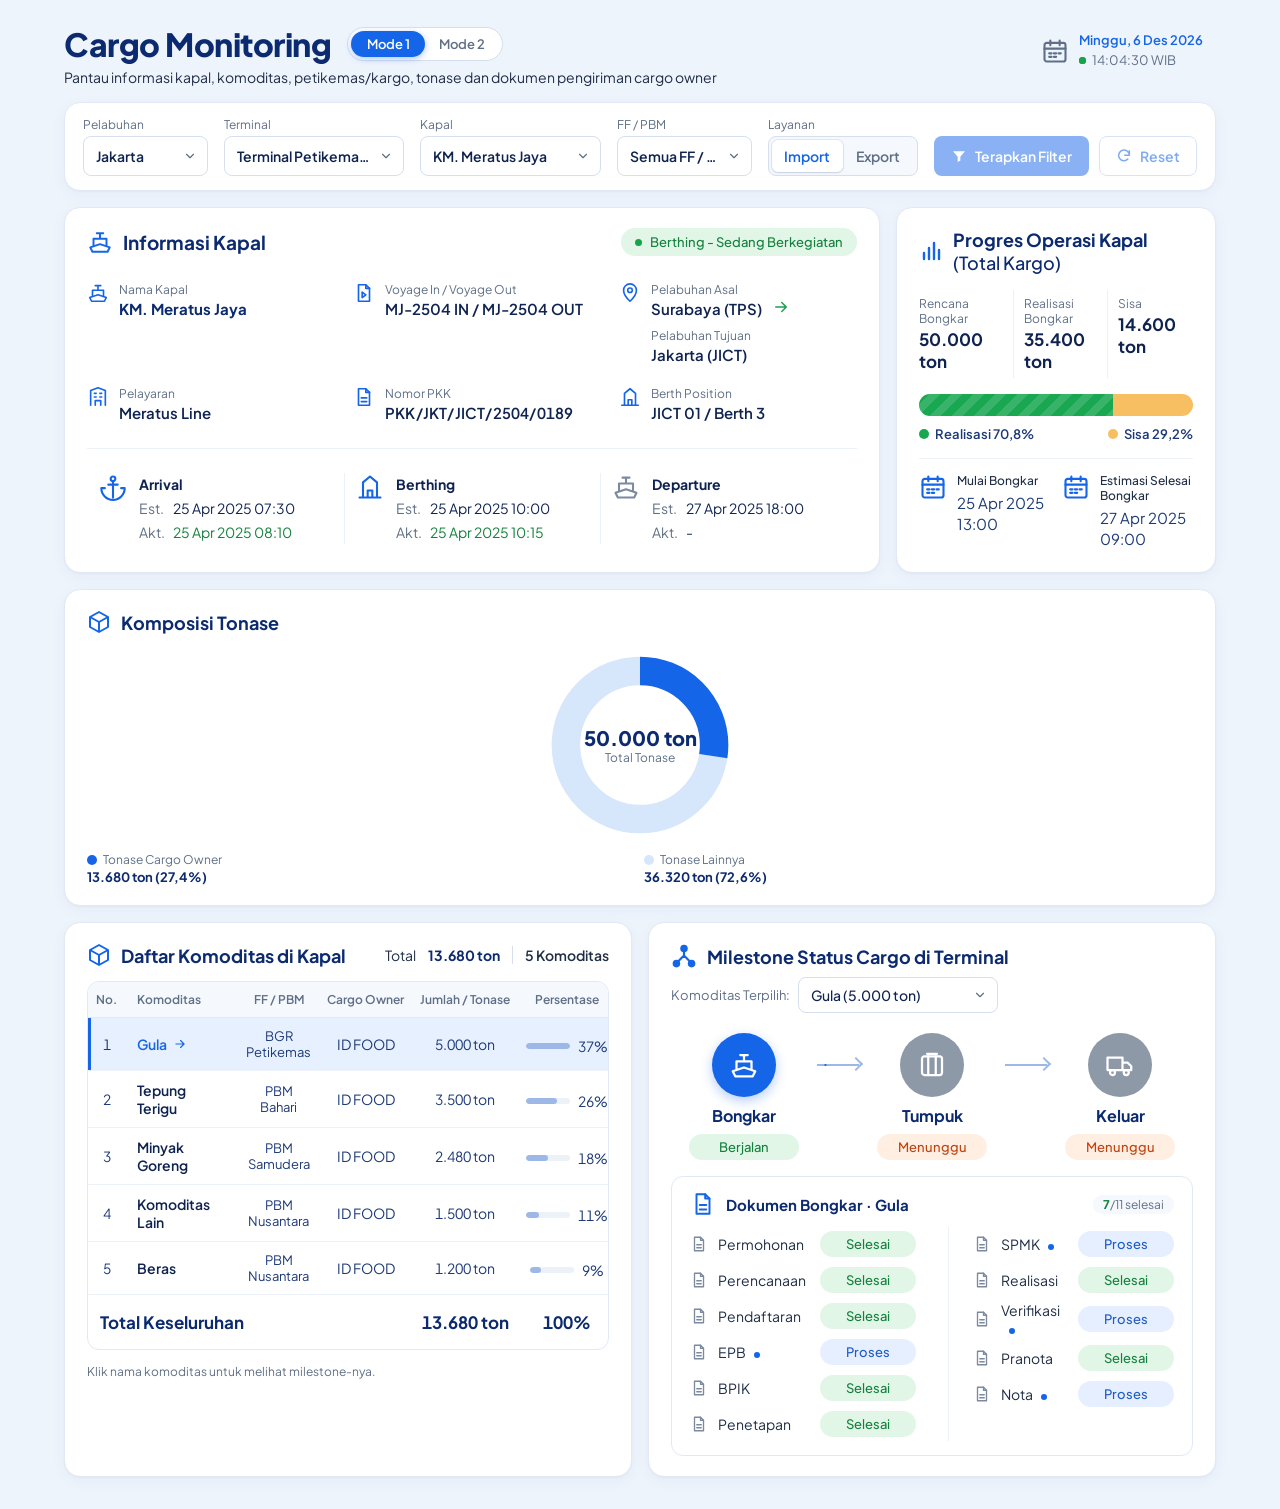
==== commit 44a77468: "add 2 mode dashboard" ====
--- a/index.html
+++ b/index.html
@@ -65,7 +65,14 @@
   <!-- ===================== HEADER ===================== -->
   <header class="app-header">
     <div class="app-header__intro">
-      <h1 class="app-header__title">Cargo Monitoring</h1>
+      <div class="app-header__title-row">
+        <h1 class="app-header__title">Cargo Monitoring</h1>
+        <!-- Switch mode dashboard: Mode 2 menyembunyikan Komposisi Tonase & kolom Cargo Owner -->
+        <div class="seg seg--mode" id="mode-switch" role="radiogroup" aria-label="Mode dashboard">
+          <label class="seg__opt" data-tip="Tampilan lengkap"><input type="radio" name="mode" value="1" id="mode-1" checked><span>Mode 1</span></label>
+          <label class="seg__opt" data-tip="Tanpa tonase &amp; cargo owner"><input type="radio" name="mode" value="2" id="mode-2"><span>Mode 2</span></label>
+        </div>
+      </div>
       <p class="app-header__subtitle">Pantau informasi kapal, komoditas, petikemas/kargo, tonase dan dokumen pengiriman cargo owner</p>
     </div>
     <div class="app-header__clock">
@@ -259,7 +266,7 @@
         <div class="ct-wrap">
           <table class="ct">
             <thead>
-              <tr><th>No.</th><th class="ct__left">Komoditas</th><th>FF / PBM</th><th>Cargo Owner</th><th>Jumlah / Tonase</th><th>Persentase</th><th>Status</th></tr>
+              <tr><th>No.</th><th class="ct__left">Komoditas</th><th>FF / PBM</th><th class="ct__owner">Cargo Owner</th><th>Jumlah / Tonase</th><th>Persentase</th><th>Status</th></tr>
             </thead>
             <tbody id="ct-body"></tbody>
             <tfoot id="ct-foot"></tfoot>
--- a/css/components/dropdown.css
+++ b/css/components/dropdown.css
@@ -37,6 +37,7 @@
 .dd__value {
   flex: 1;
   min-width: 0;
+  contain: inline-size;   /* teks panjang tidak memperlebar field → terpotong "…" */
 }
 
 .dd__value>span {
--- a/css/sections/header.css
+++ b/css/sections/header.css
@@ -8,6 +8,14 @@
   justify-content: space-between;
   align-items: flex-start;
   gap: 12px;
+}
+
+/* Judul + switch mode berdampingan */
+.app-header__title-row {
+  display: flex;
+  flex-wrap: wrap;
+  align-items: center;
+  gap: 8px 16px;
 }
 
 .app-header__title {
@@ -21,6 +29,46 @@
   margin-top: 4px;
   font-size: 14px;
   color: var(--c-text-2);
+}
+
+/* ---------- Switch Mode 1 / Mode 2 ----------
+   Memakai komponen .seg (dropdown.css), versi pill ringkas.
+   Efeknya ke dashboard diatur lewat body:has(#mode-2:checked)
+   di tonnage.css & commodity-table.css. */
+.seg--mode {
+  min-height: 34px;
+  border-radius: 999px;
+  background: var(--c-surface);
+}
+
+.seg--mode::before {
+  border-radius: 999px;
+  background: var(--c-accent);
+  box-shadow: 0 2px 6px rgba(21, 101, 232, .35);
+}
+
+.seg--mode .seg__opt {
+  padding: 0 14px;
+  border-radius: 999px;
+  font-size: 13px;
+  white-space: nowrap;
+}
+
+.seg--mode .seg__opt:has(input:checked) {
+  color: #FFFFFF;
+}
+
+/* Tooltip ditampilkan di bawah (di atas header tidak ada ruang) */
+.seg--mode [data-tip]::after {
+  top: calc(100% + 10px);
+  bottom: auto;
+}
+
+.seg--mode [data-tip]::before {
+  top: calc(100% + 4px);
+  bottom: auto;
+  border-top: 0;
+  border-bottom: 6px solid var(--c-text);
 }
 
 /* Jam & tanggal */
--- a/css/sections/filter.css
+++ b/css/sections/filter.css
@@ -171,7 +171,7 @@
 }
 
 /* Layar menengah: sembunyikan ikon field agar tetap satu baris */
-@media (max-width: 1400px) {
+@media (max-width: 1600px) {   /* container 90% ≈ 1440px */
   .field__icon {
     display: none;
   }
--- a/css/sections/tonnage.css
+++ b/css/sections/tonnage.css
@@ -183,4 +183,9 @@
   .tonnage {
     padding: 16px;
   }
-}+}
+
+/* Mode 2: card Komposisi Tonase disembunyikan */
+body:has(#mode-2:checked) .tonnage {
+  display: none;
+}
--- a/css/sections/commodity-table.css
+++ b/css/sections/commodity-table.css
@@ -206,4 +206,9 @@
   .commodity {
     padding: 16px;
   }
-}+}
+
+/* Mode 2: kolom Cargo Owner disembunyikan */
+body:has(#mode-2:checked) .ct .ct__owner {
+  display: none;
+}
